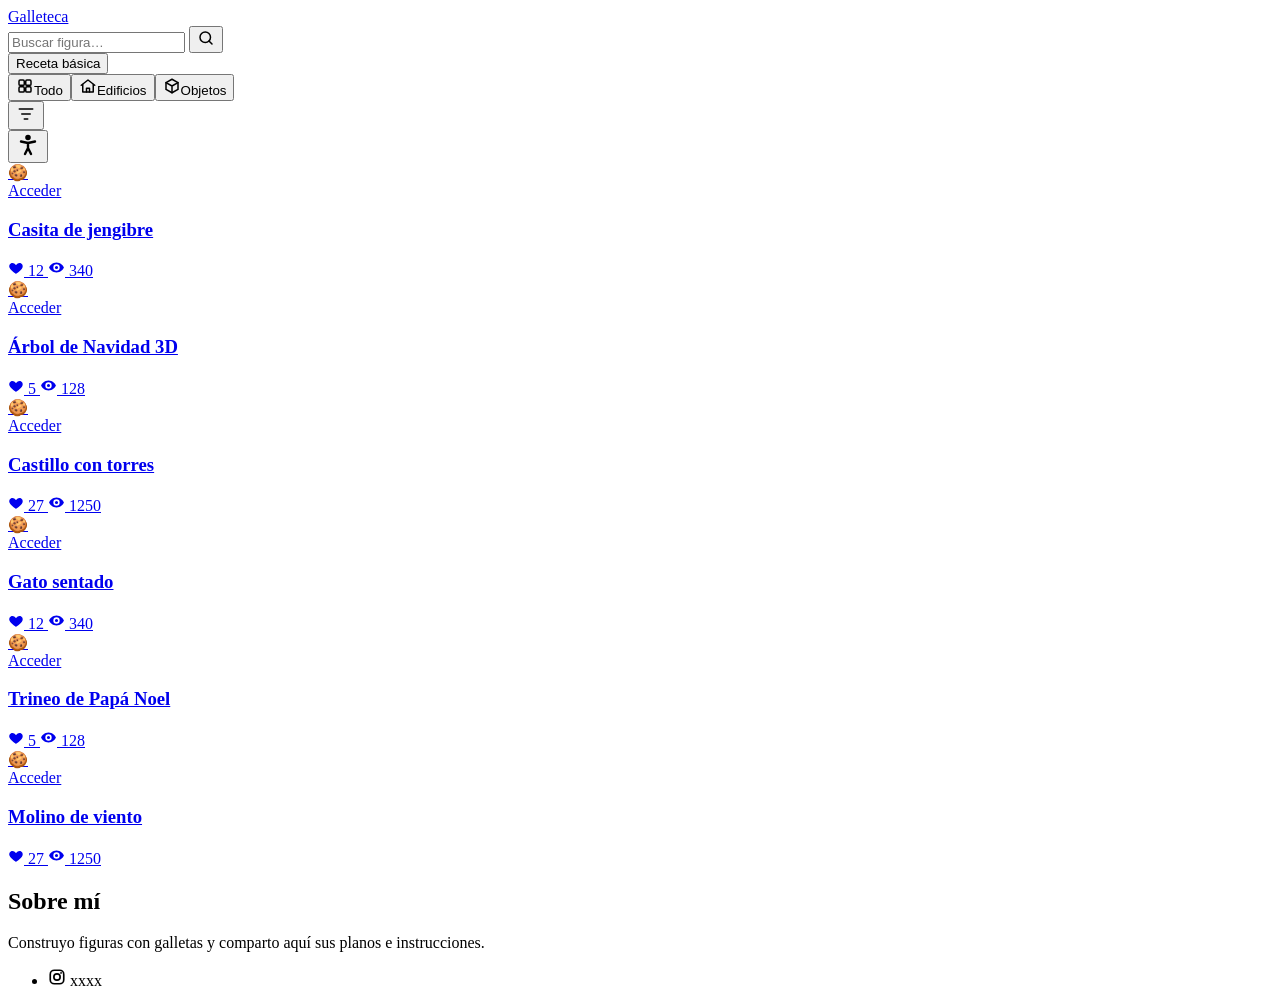
==== index.html @ b967ed92 "change name" ====
<!doctype html>
<html lang="es">
<head>
  <meta charset="utf-8">
  <meta name="viewport" content="width=device-width, initial-scale=1">
  <title>Galleteca</title>
  <meta name="description" content="Planos e instrucciones para construir figuras con galletas.">
  <link rel="stylesheet" href="css/estilos.css">
</head>
<body>

  <!-- Menú superior: título · búsqueda · receta básica -->
  <header class="topbar">
    <div class="wrap top">
      <a class="brand" href="main.html">Galleteca</a>

      <form class="search" role="search" onsubmit="return false">
        <input id="buscar" type="search" placeholder="Buscar figura…" aria-label="Buscar figura">
        <button type="submit" aria-label="Buscar">
          <svg viewBox="0 0 24 24" width="18" height="18" fill="none" stroke="currentColor" stroke-width="2" stroke-linecap="round"><circle cx="11" cy="11" r="7"/><path d="m20 20-4-4"/></svg>
        </button>
      </form>

      <button class="btn" type="button" id="abrir-receta" aria-haspopup="dialog">Receta básica</button>
    </div>
  </header>

  <!-- Menú inferior: filtros por categoría · filtro de búsqueda -->
  <nav class="filterbar" aria-label="Filtrar por categoría">
    <div class="wrap filters">
      <div class="chips" id="chips"></div>
      <button class="icon-btn" type="button" aria-label="Filtrar búsqueda" title="Filtrar búsqueda">
        <svg viewBox="0 0 24 24" width="20" height="20" fill="none" stroke="currentColor" stroke-width="2" stroke-linecap="round"><path d="M4 6h16M7 12h10M10 18h4"/></svg>
      </button>
    </div>
  </nav>
 
  <!-- Centro: botón de accesibilidad · cuadrícula -->
  <div class="wrap layout">
    <aside class="side">
      <button class="tab" type="button" id="abrir-a11y" aria-label="Accesibilidad" aria-expanded="false" aria-controls="a11y">
        <span class="tab-ico" aria-hidden="true">
          <svg viewBox="0 0 24 24" width="24" height="24" fill="none" stroke="currentColor" stroke-width="2.4" stroke-linecap="round" stroke-linejoin="round"><circle cx="12" cy="4.5" r="1.6" fill="currentColor"/><path d="M5 8.5l7 1.5 7-1.5M12 10v5M12 15l-3 6M12 15l3 6"/></svg>
        </span>
      </button>

      <!-- Ventana de accesibilidad -->
      <dialog class="a11y" id="a11y" aria-labelledby="a11y-titulo">
        <div class="a11y-head">
          <h2 id="a11y-titulo">Opciones de accesibilidad</h2>
          <button class="cerrar" type="button" id="cerrar-a11y" aria-label="Cerrar opciones de accesibilidad">
            <svg viewBox="0 0 24 24" width="20" height="20" fill="none" stroke="currentColor" stroke-width="2.6" stroke-linecap="round"><path d="M6 6l12 12M18 6 6 18"/></svg>
          </button>
        </div>
        <p class="a11y-estado" id="a11y-estado" aria-live="polite">Tamaño del texto: 100%</p>

        <div class="a11y-grid">
          <button type="button" class="a11y-btn" id="texto-mas">
            <span class="a11y-ico txt" aria-hidden="true">A+</span>Aumentar texto
          </button>
          <button type="button" class="a11y-btn" id="texto-menos">
            <span class="a11y-ico txt" aria-hidden="true">A−</span>Disminuir texto
          </button>
          <button type="button" class="a11y-btn" data-opt="contraste" aria-pressed="false">
            <svg class="a11y-ico" viewBox="0 0 32 32" aria-hidden="true"><rect x="5" y="5" width="22" height="22" fill="none" stroke="currentColor" stroke-width="2.5"/><path d="M5 27 27 5v22z" fill="currentColor"/></svg>Blanco y negro
          </button>
          <button type="button" class="a11y-btn" data-opt="cursor" aria-pressed="false">
            <svg class="a11y-ico" viewBox="0 0 32 32" aria-hidden="true"><path d="M7 4l18 11-8 2 5 9-4 2-5-9-6 6z" fill="currentColor"/></svg>Cursor grande
          </button>
          <button type="button" class="a11y-btn" data-opt="enlaces" aria-pressed="false">
            <svg class="a11y-ico" viewBox="0 0 32 32" fill="none" stroke="currentColor" stroke-width="2.6" stroke-linecap="round" aria-hidden="true"><path d="M14 18a5 5 0 0 0 7 0l5-5a5 5 0 0 0-7-7l-1.5 1.5"/><path d="M18 14a5 5 0 0 0-7 0l-5 5a5 5 0 0 0 7 7l1.5-1.5"/></svg>Resaltar enlaces y botones
          </button>
          <button type="button" class="a11y-btn" data-opt="espaciado" aria-pressed="false">
            <svg class="a11y-ico" viewBox="0 0 32 32" fill="none" stroke="currentColor" stroke-width="2.6" stroke-linecap="round" stroke-linejoin="round" aria-hidden="true"><path d="M16 4v24M11 9l5-5 5 5M11 23l5 5 5-5"/></svg>Más espacio entre líneas
          </button>
          <button type="button" class="a11y-btn" data-opt="legible" aria-pressed="false">
            <span class="a11y-ico txt legible" aria-hidden="true">Aa</span>Letra más legible
          </button>
          <button type="button" class="a11y-btn" data-opt="movimiento" aria-pressed="false">
            <svg class="a11y-ico" viewBox="0 0 32 32" fill="none" stroke="currentColor" stroke-width="2.6" stroke-linecap="round" aria-hidden="true"><circle cx="16" cy="16" r="12"/><path d="M13 11v10M19 11v10"/></svg>Quitar animaciones
          </button>
          <button type="button" class="a11y-btn" id="a11y-reset">
            <svg class="a11y-ico" viewBox="0 0 32 32" fill="none" stroke="currentColor" stroke-width="2.6" stroke-linecap="round" stroke-linejoin="round" aria-hidden="true"><path d="M26 16a10 10 0 1 1-3-7.1"/><path d="M24 4v6h-6"/></svg>Restablecer
          </button>
        </div>
      </dialog>
    </aside>

    <main class="grid" id="grid"></main>
  </div>

  <!-- Barra inferior: sobre mí · redes sociales -->
  <footer>
    <div class="wrap bottom">
      <div class="about" id="sobre">
        <h2>Sobre mí</h2>
        <p>Construyo figuras con galletas y comparto aquí sus planos e instrucciones.</p>
      </div>
      <ul class="social" aria-label="Redes sociales">
        <li>
          <span>
            <svg viewBox="0 0 24 24" width="18" height="18" fill="none" stroke="currentColor" stroke-width="2.2" role="img" aria-label="Instagram"><rect x="3" y="3" width="18" height="18" rx="5.5"/><circle cx="12" cy="12" r="4.2"/><circle cx="17.4" cy="6.6" r="1.2" fill="currentColor" stroke="none"/></svg>
            xxxx
          </span>
        </li>
      </ul>
    </div>
  </footer>

  <!-- Ventana con la receta básica -->
  <dialog class="receta" id="receta" aria-labelledby="receta-titulo">
    <div class="receta-head">
      <h2 id="receta-titulo">Receta básica</h2>
      <form method="dialog">
        <button class="cerrar" aria-label="Cerrar receta">
          <svg viewBox="0 0 24 24" width="22" height="22" fill="none" stroke="currentColor" stroke-width="2.4" stroke-linecap="round"><path d="M6 6l12 12M18 6 6 18"/></svg>
        </button>
      </form>
    </div>

    <div class="receta-body">
      <section>
        <h3>Galletas para construir</h3>
        <p class="nota">Masa firme que no se deforma en el horno, ideal para piezas que tienen que encajar.</p>
        <h4>Ingredientes</h4>
        <ul>
          <li>500 g de harina de trigo</li>
          <li>250 g de mantequilla fría en cubos</li>
          <li>200 g de azúcar glas</li>
          <li>1 huevo grande</li>
          <li>1 cucharadita de extracto de vainilla</li>
          <li>1 pizca de sal</li>
        </ul>
        <h4>Pasos</h4>
        <ol>
          <li>Mezcla la harina, el azúcar glas y la sal.</li>
          <li>Añade la mantequilla y frota con los dedos hasta que parezca arena.</li>
          <li>Incorpora el huevo y la vainilla y amasa lo justo hasta formar una bola.</li>
          <li>Estira la masa entre dos papeles de horno a 5 mm de grosor y refrigera 30 min.</li>
          <li>Corta las piezas con las plantillas y vuelve a enfriarlas 10 min en la bandeja.</li>
          <li>Hornea a 170 °C durante 12–15 min, hasta que los bordes estén apenas dorados.</li>
          <li>Si alguna pieza ha crecido, recórtala con la plantilla nada más sacarla, en caliente.</li>
          <li>Deja enfriar del todo antes de montar.</li>
        </ol>
      </section>

      <section>
        <h3>Merengue para pegar</h3>
        <p class="nota">Glasa real: se seca dura como pegamento y sujeta las paredes.</p>
        <h4>Ingredientes</h4>
        <ul>
          <li>1 clara de huevo (unos 30 g)</li>
          <li>250 g de azúcar glas tamizado</li>
          <li>Unas gotas de zumo de limón</li>
        </ul>
        <h4>Pasos</h4>
        <ol>
          <li>Bate la clara con el limón hasta que haga espuma.</li>
          <li>Añade el azúcar glas poco a poco sin dejar de batir.</li>
          <li>Sigue batiendo 4–5 min hasta que forme picos firmes que no se caigan.</li>
          <li>Ponlo en una manga pastelera con boquilla fina y tápalo con un paño húmedo: se seca rápido.</li>
          <li>Aplica un cordón en los bordes, une las piezas y sujétalas unos minutos.</li>
          <li>Deja secar al menos 1–2 horas antes de poner el tejado o mover la figura.</li>
        </ol>
      </section>
    </div>
  </dialog>

  <script src="figuras.js"></script>
  <script>
    const grid = document.getElementById("grid");
    const chips = document.getElementById("chips");
    const buscar = document.getElementById("buscar");
    const CATEGORIAS = ["Todo", "Edificios", "Objetos"];
    let categoria = "Todo";

    // Icono de cada filtro (trazos SVG de 24x24)
    const ICONOS = {
      "Todo": '<rect x="4" y="4" width="7" height="7" rx="1.5"/><rect x="13" y="4" width="7" height="7" rx="1.5"/><rect x="4" y="13" width="7" height="7" rx="1.5"/><rect x="13" y="13" width="7" height="7" rx="1.5"/>',
      "Edificios": '<path d="M3 11l9-7 9 7"/><path d="M5 10v10h14V10"/><path d="M10 20v-5h4v5"/>',
      "Objetos": '<path d="M12 3l8 4.5v9L12 21l-8-4.5v-9z"/><path d="M4 7.5l8 4.5 8-4.5M12 12v9"/>'
    };
    const icono = c => `<svg viewBox="0 0 24 24" width="18" height="18" fill="none" stroke="currentColor" stroke-width="2" stroke-linecap="round" stroke-linejoin="round" aria-hidden="true">${ICONOS[c]}</svg>`;

    const figuras = [...FIGURAS].sort((a, b) => (b.fecha || "").localeCompare(a.fecha || ""));

    function esc(s) {
      return String(s ?? "").replace(/[&<>"']/g, c => ({ "&": "&amp;", "<": "&lt;", ">": "&gt;", '"': "&quot;", "'": "&#39;" }[c]));
    }

    // Me gustas y visualizaciones, abajo a la derecha de cada tarjeta
    const numero = n => (n || 0).toLocaleString("es-ES");
    function stats(f) {
      return `<div class="stats">
        <span aria-label="${numero(f.megusta)} me gusta">
          <svg viewBox="0 0 24 24" width="16" height="16" fill="currentColor" aria-hidden="true"><path d="M12 21s-7.5-4.6-9.6-9.2C.9 8.4 3 4.5 6.7 4.5c2.1 0 3.6 1.1 4.3 2.4.4.7 1.6.7 2 0 .7-1.3 2.2-2.4 4.3-2.4 3.7 0 5.8 3.9 4.3 7.3C19.5 16.4 12 21 12 21z"/></svg>
          ${numero(f.megusta)}
        </span>
        <span aria-label="${numero(f.vistas)} visualizaciones">
          <svg viewBox="0 0 24 24" width="17" height="17" fill="currentColor" aria-hidden="true"><path fill-rule="evenodd" d="M12 5C6.5 5 2.7 9.1 1.5 12c1.2 2.9 5 7 10.5 7s9.3-4.1 10.5-7C21.3 9.1 17.5 5 12 5zm0 11.5a4.5 4.5 0 1 1 0-9 4.5 4.5 0 0 1 0 9zm0-2.3a2.2 2.2 0 1 0 0-4.4 2.2 2.2 0 0 0 0 4.4z"/></svg>
          ${numero(f.vistas)}
        </span>
      </div>`;
    }

    function pintarFiltros() {
      chips.innerHTML = CATEGORIAS.map(c =>
        `<button class="chip${c === categoria ? " on" : ""}" data-cat="${c}">${icono(c)}${c}</button>`).join("");
      chips.querySelectorAll(".chip").forEach(b => b.onclick = () => {
        categoria = b.dataset.cat;
        pintarFiltros();
        pintar();
      });
    }

    function pintar() {
      const q = buscar.value.trim().toLowerCase();
      const lista = figuras.filter(f =>
        (categoria === "Todo" || f.categoria === categoria) &&
        (!q || f.titulo.toLowerCase().includes(q))
      );
      if (!lista.length) { grid.innerHTML = `<p class="empty">No hay figuras que coincidan.</p>`; return; }
      grid.innerHTML = lista.map(f => `
        <a class="card" href="${esc(f.enlace)}" target="_blank" rel="noopener">
          <div class="thumb">
            ${f.imagen
              ? `<img src="${esc(f.imagen)}" alt="${esc(f.titulo)}" loading="lazy">`
              : `<div class="placeholder" aria-hidden="true">🍪</div>`}
            <span class="acceder" aria-hidden="true">Acceder</span>
          </div>
          <h3>${esc(f.titulo)}</h3>
          ${stats(f)}
        </a>`).join("");
    }

    // Receta básica: abrir el diálogo y cerrarlo también al pulsar fuera
    const receta = document.getElementById("receta");
    document.getElementById("abrir-receta").onclick = () => receta.showModal();
    receta.addEventListener("click", e => { if (e.target === receta) receta.close(); });

    // ---------- Ventana de accesibilidad ----------
    // Cada opción pone una clase en <html> (a11y-contraste, a11y-cursor…) y se guarda en el navegador.
    const panel = document.getElementById("a11y");
    const tabA11y = document.getElementById("abrir-a11y");
    const estado = document.getElementById("a11y-estado");
    const OPCIONES = ["contraste", "cursor", "enlaces", "espaciado", "legible", "movimiento"];
    const ZOOM = { "-1": 0.9, "0": 1, "1": 1.15, "2": 1.3, "3": 1.5 };   // niveles de tamaño de texto
    let ajustes = { texto: 0 };
    try { ajustes = { texto: 0, ...JSON.parse(localStorage.getItem("a11y") || "{}") }; } catch (e) {}
    if (!(ajustes.texto in ZOOM)) ajustes.texto = 0;

    function aplicarAjustes() {
      const html = document.documentElement;
      const z = ZOOM[ajustes.texto];
      document.body.style.zoom = z === 1 ? "" : z;
      estado.textContent = `Tamaño del texto: ${Math.round(z * 100)}%`;
      document.getElementById("texto-mas").disabled = ajustes.texto >= 3;
      document.getElementById("texto-menos").disabled = ajustes.texto <= -1;
      OPCIONES.forEach(o => {
        html.classList.toggle(`a11y-${o}`, !!ajustes[o]);
        panel.querySelector(`[data-opt="${o}"]`).setAttribute("aria-pressed", String(!!ajustes[o]));
      });
      try { localStorage.setItem("a11y", JSON.stringify(ajustes)); } catch (e) {}
    }

    // Se abre como ventana modal (igual que la receta): Escape y clic fuera la cierran
    tabA11y.onclick = () => {
      panel.showModal();
      tabA11y.setAttribute("aria-expanded", "true");
    };
    document.getElementById("cerrar-a11y").onclick = () => panel.close();
    panel.addEventListener("click", e => { if (e.target === panel) panel.close(); });
    panel.addEventListener("close", () => tabA11y.setAttribute("aria-expanded", "false"));
    document.getElementById("texto-mas").onclick = () => { ajustes.texto++; aplicarAjustes(); };
    document.getElementById("texto-menos").onclick = () => { ajustes.texto--; aplicarAjustes(); };
    panel.querySelectorAll("[data-opt]").forEach(b => b.onclick = () => { ajustes[b.dataset.opt] = !ajustes[b.dataset.opt]; aplicarAjustes(); });
    document.getElementById("a11y-reset").onclick = () => { ajustes = { texto: 0 }; aplicarAjustes(); };
    aplicarAjustes();

    buscar.oninput = pintar;
    pintarFiltros();
    pintar();
  </script>
</body>
</html>
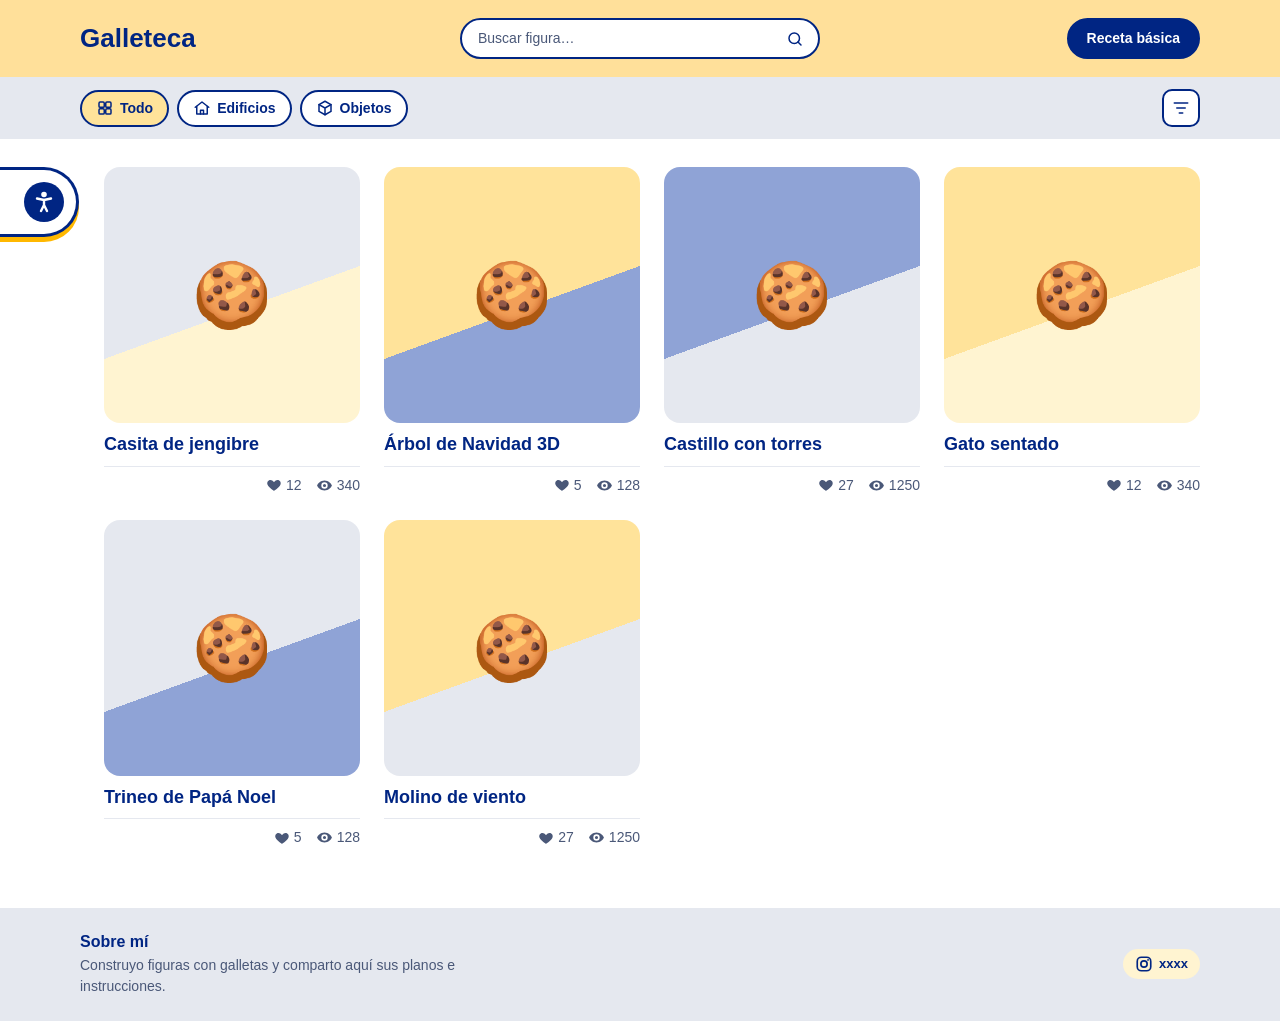
==== commit c4c09ab5: "change css" ====
--- a/index.html
+++ b/index.html
@@ -5,7 +5,7 @@
   <meta name="viewport" content="width=device-width, initial-scale=1">
   <title>Galleteca</title>
   <meta name="description" content="Planos e instrucciones para construir figuras con galletas.">
-  <link rel="stylesheet" href="css/estilos.css">
+  <link rel="stylesheet" href="estilos.css">
 </head>
 <body>
 
--- a/estilos.css
+++ b/estilos.css
@@ -0,0 +1,272 @@
+:root {
+  /* Paleta */
+  --mostaza: #ffb800;
+  --azul: #002583;
+  --gris: #e5e8ef;
+  --blanco: #ffffff;
+  /* Tonos claros, solo decorativos (tarjetas sin foto) */
+  --mostaza-claro: #ffe39a;
+  --mostaza-pastel: #fff4d1;
+  --mostaza-menu: #ffe09a;   /* fondo del menú superior */
+  --azul-claro: #8fa3d6;
+
+  /* Contraste (AA: ≥ 4.5 en texto):
+     azul / blanco 13.2 · azul / gris 10.8 · azul / mostaza-menu 10.3 (menú superior)
+     blanco / azul 13.2 · --muted / blanco 7.1 · --muted / gris 5.8
+     Reglas: NUNCA texto mostaza sobre fondo azul.
+             La mostaza no se usa como texto ni como borde (1.7 sobre blanco). */
+  --bg: var(--blanco);
+  --text: var(--azul);
+  --muted: #4a5878;
+}
+* { box-sizing: border-box; margin: 0; padding: 0; }
+body {
+  background: var(--bg);
+  color: var(--text);
+  font: 16px/1.5 Helvetica, "Helvetica Neue", Arial, sans-serif;
+  min-height: 100vh; display: flex; flex-direction: column;
+}
+a { color: inherit; text-decoration: none; }
+button { font: inherit; color: inherit; cursor: pointer; }
+:focus-visible { outline: 3px solid var(--azul); outline-offset: 2px; }
+.wrap { max-width: 90%; margin: 0 auto; padding: 0 16px; width: 100%; }
+
+/* ---------- Menú superior ---------- */
+.topbar { background: var(--mostaza-menu); }
+.top {
+  display: grid; grid-template-columns: 1fr minmax(0, 360px) 1fr;
+  align-items: center; gap: 16px; padding-top: 18px; padding-bottom: 18px;
+}
+.brand { font-weight: 700; color: var(--azul); font-size: 26px; line-height: 1.1; justify-self: start; }
+.search {
+  display: flex; border: 2px solid var(--azul); border-radius: 999px;
+  background: var(--blanco); overflow: hidden;
+}
+.search input {
+  flex: 1; min-width: 0; border: 0; background: transparent; color: var(--text);
+  padding: 8px 16px; font: inherit; font-size: 14px; outline: none;
+}
+.search input::placeholder { color: var(--muted); opacity: 1; }
+.search button {
+  border: 0; background: transparent; padding: 0 14px; color: var(--azul);
+  display: grid; place-items: center;
+}
+.search button:hover { background: var(--gris); }
+.btn {
+  justify-self: end; background: var(--azul); color: var(--blanco);
+  border: 2px solid var(--azul);
+  border-radius: 999px; padding: 8px 18px; font-size: 14px; font-weight: 700;
+}
+.btn:hover { background: var(--blanco); color: var(--azul); }
+.topbar :focus-visible, .search:focus-within { outline: 3px solid var(--azul); outline-offset: 2px; }
+
+/* ---------- Menú inferior (filtros) ---------- */
+.filterbar { background: var(--gris); }
+.filters { display: flex; align-items: center; gap: 8px; padding-top: 12px; padding-bottom: 12px; }
+.chips { display: flex; gap: 8px; flex-wrap: wrap; }
+.chip {
+  display: inline-flex; align-items: center; gap: 6px;
+  border: 2px solid var(--azul); background: var(--blanco); color: var(--azul);
+  padding: 6px 14px; border-radius: 999px; font-size: 14px; font-weight: 700;
+}
+.chip:hover { background: var(--mostaza-pastel); }
+.chip.on { background: var(--mostaza-claro); }
+.icon-btn {
+  margin-left: auto; border: 2px solid var(--azul); background: var(--blanco); color: var(--azul);
+  width: 38px; height: 38px; border-radius: 10px; display: grid; place-items: center;
+}
+.icon-btn:hover { background: var(--mostaza-pastel); }
+/* Pestaña de accesibilidad: pegada al borde izquierdo, redondeada a la derecha */
+.tab {
+  display: inline-flex; align-items: center; gap: 14px;
+  padding: 12px 12px 12px 28px;
+  background: var(--blanco); color: var(--azul); font-size: 19px; font-weight: 700;
+  border: 3px solid var(--azul); border-left: 0;
+  border-radius: 0 999px 999px 0;
+  box-shadow: 0 5px 0 var(--mostaza);
+}
+.tab:hover { background: var(--gris); }
+.tab:active { transform: translateY(2px); box-shadow: 0 2px 0 var(--mostaza); }
+.tab-ico {
+  width: 40px; height: 40px; border-radius: 50%; flex: none;
+  background: var(--azul); color: var(--blanco);
+  display: grid; place-items: center;
+}
+
+/* ---------- Centro ---------- */
+.layout {
+  flex: 1; display: grid; grid-template-columns: auto 1fr; gap: 24px;
+  padding-top: 28px; padding-bottom: 60px;
+}
+/* El margen negativo saca la pestaña del 90% central hasta el borde de la pantalla */
+.side { position: sticky; top: 20px; align-self: start; margin-left: calc(-5vw - 20px); }
+.grid {
+  display: grid; gap: 24px; align-content: start;
+  grid-template-columns: repeat(auto-fill, minmax(220px, 1fr));
+}
+.card { display: block; }
+.thumb {
+  position: relative; aspect-ratio: 1 / 1; border-radius: 16px; overflow: hidden;
+  background: var(--gris);
+}
+.thumb img {
+  width: 100%; height: 100%; object-fit: cover; display: block;
+  transition: transform .3s ease;
+}
+.card:hover .thumb img, .card:hover .placeholder { transform: scale(1.04); }
+/* Velo gris translúcido con "Acceder" al pasar el ratón (o al llegar con el teclado) */
+.acceder {
+  position: absolute; inset: 0; display: grid; place-items: center;
+  background: rgba(42, 46, 56, .7); color: var(--blanco);
+  font-size: 20px; font-weight: 700; letter-spacing: .02em;
+  opacity: 0; transition: opacity .2s ease;
+}
+.card:hover .acceder, .card:focus-visible .acceder { opacity: 1; }
+.placeholder {
+  width: 100%; height: 100%; display: grid; place-items: center;
+  font-size: 64px; transition: transform .3s ease;
+  --c1: var(--gris); --c2: var(--mostaza-pastel);
+  background: linear-gradient(160deg, var(--c1) 0 55%, var(--c2) 55%);
+}
+.card:nth-child(6n+2) .placeholder { --c1: var(--mostaza-claro); --c2: var(--azul-claro); }
+.card:nth-child(6n+3) .placeholder { --c1: var(--azul-claro); --c2: var(--gris); }
+.card:nth-child(6n+4) .placeholder { --c1: var(--mostaza-claro); --c2: var(--mostaza-pastel); }
+.card:nth-child(6n+5) .placeholder { --c1: var(--gris); --c2: var(--azul-claro); }
+.card:nth-child(6n+6) .placeholder { --c1: var(--mostaza-claro); --c2: var(--gris); }
+.card h3 { font-weight: 700; font-size: 18px; line-height: 1.25; margin-top: 10px; }
+.card:hover h3 { text-decoration: underline; text-decoration-color: var(--mostaza); text-decoration-thickness: 3px; text-underline-offset: 3px; }
+/* Me gustas y visualizaciones: línea arriba, alineados a la derecha */
+.stats {
+  display: flex; justify-content: flex-end; gap: 14px;
+  margin-top: 10px; padding-top: 8px; border-top: 1px solid var(--gris);
+  color: var(--muted); font-size: 14px;
+}
+.stats span { display: inline-flex; align-items: center; gap: 4px; }
+.empty { color: var(--muted); padding: 40px 0; grid-column: 1 / -1; text-align: center; }
+
+/* ---------- Barra inferior ---------- */
+footer { background: var(--gris); color: var(--azul); }
+.bottom {
+  display: flex; justify-content: space-between; align-items: center;
+  flex-wrap: wrap; gap: 16px; padding-top: 24px; padding-bottom: 24px;
+}
+.about { max-width: 420px; }
+.about h2 { font-weight: 700; font-size: 16px; line-height: 1.2; margin-bottom: 4px; }
+.about p { font-size: 14px; color: var(--muted); }
+.social { list-style: none; display: flex; gap: 10px; }
+.social span {
+  display: inline-flex; align-items: center; gap: 6px;
+  background: var(--mostaza-pastel); border-radius: 999px;
+  padding: 5px 12px; font-size: 13px; color: var(--azul); font-weight: 700;
+}
+
+
+/* ---------- Ventana de la receta ---------- */
+.receta {
+  width: min(1200px, calc(100% - 48px)); max-height: calc(100vh - 48px);
+  margin: auto; padding: 0; border: 3px solid var(--azul); border-radius: 20px;
+  background: var(--blanco); color: var(--azul);
+  box-shadow: 0 6px 0 var(--mostaza);
+}
+.receta::backdrop { background: rgba(0, 37, 131, .45); }
+.receta-head {
+  position: sticky; top: 0; z-index: 1;
+  display: flex; align-items: center; justify-content: space-between; gap: 16px;
+  padding: 16px 24px; background: var(--mostaza-menu);
+}
+.receta-head h2 { font-size: 24px; }
+.cerrar {
+  width: 40px; height: 40px; border-radius: 50%; display: grid; place-items: center;
+  border: 2px solid var(--azul); background: var(--blanco); color: var(--azul);
+}
+.cerrar:hover { background: var(--azul); color: var(--blanco); }
+.receta-body {
+  display: grid; grid-template-columns: 1fr 1fr; gap: 0;
+  padding: 24px;
+}
+.receta section { padding: 4px 40px; }
+.receta section:first-child { padding-left: 4px; }
+.receta section:last-child { padding-right: 4px; }
+/* Línea separadora entre las dos recetas */
+.receta section + section { border-left: 2px solid var(--azul); }
+.receta h3 { font-size: 20px; line-height: 1.2; }
+.receta .nota { color: var(--muted); font-size: 14px; margin: 6px 0 14px; }
+.receta h4 { font-size: 15px; margin: 14px 0 6px; text-transform: uppercase; letter-spacing: .04em; }
+.receta ul, .receta ol { padding-left: 20px; font-size: 15px; }
+.receta li { margin-bottom: 6px; }
+.receta li::marker { font-weight: 700; }
+
+
+/* ---------- Ventana de accesibilidad ---------- */
+.a11y {
+  width: min(860px, calc(100% - 32px)); max-height: calc(100vh - 48px);
+  margin: auto; padding: 24px 28px 28px;
+  background: var(--blanco); color: var(--azul);
+  border: 3px solid var(--azul); border-radius: 20px;
+  box-shadow: 0 6px 0 var(--mostaza);
+}
+.a11y::backdrop { background: rgba(0, 37, 131, .45); }
+.a11y-head {
+  display: grid; grid-template-columns: 40px 1fr 40px; align-items: center; gap: 12px;
+  padding-bottom: 14px; border-bottom: 2px solid var(--gris);
+}
+.a11y-head h2 { grid-column: 2; text-align: center; font-size: 26px; line-height: 1.2; }
+.a11y-head .cerrar { grid-column: 3; }
+.a11y-estado { text-align: center; color: var(--muted); font-size: 15px; margin: 12px 0 18px; }
+.a11y-grid { display: grid; grid-template-columns: repeat(3, 1fr); gap: 16px; }
+.a11y-btn {
+  min-height: 130px; padding: 16px 12px;
+  display: flex; flex-direction: column; align-items: center; justify-content: center; gap: 12px;
+  background: var(--blanco); color: var(--azul);
+  border: 2px solid var(--azul); border-radius: 16px; box-shadow: 0 4px 0 var(--mostaza);
+  font-size: 17px; font-weight: 700; line-height: 1.25; text-align: center;
+}
+.a11y-btn:hover { background: var(--mostaza-pastel); }
+.a11y-btn:active { transform: translateY(2px); box-shadow: 0 2px 0 var(--mostaza); }
+/* Opción activada: fondo azul y texto blanco */
+.a11y-btn[aria-pressed="true"] { background: var(--azul); color: var(--blanco); }
+.a11y-btn:disabled { opacity: .45; cursor: not-allowed; box-shadow: none; }
+.a11y-ico { width: 36px; height: 36px; flex: none; }
+.a11y-ico.txt { width: auto; height: auto; font-size: 30px; line-height: 1; font-weight: 800; }
+.a11y-ico.legible { font-family: Verdana, Tahoma, sans-serif; }
+
+/* ---------- Ajustes que aplica el panel (clases en <html>) ---------- */
+html.a11y-contraste {
+  --azul: #000000; --muted: #000000; --gris: #ffffff;
+  --mostaza-menu: #ffffff; --mostaza-pastel: #ffffff; --mostaza-claro: #ffffff;
+}
+html.a11y-contraste .topbar, html.a11y-contraste .filterbar { border-bottom: 3px solid #000; }
+html.a11y-contraste footer { border-top: 3px solid #000; }
+html.a11y-contraste .chip.on { background: #000; color: #fff; }
+html.a11y-contraste img { filter: grayscale(1) contrast(1.15); }
+html.a11y-contraste .a11y-btn[aria-pressed="true"] { background: #000; color: #fff; }
+/* Cursor grande: flecha negra con borde blanco de 40px */
+html.a11y-cursor, html.a11y-cursor * {
+  cursor: url("data:image/svg+xml,%3Csvg xmlns=%27http://www.w3.org/2000/svg%27 width=%2740%27 height=%2740%27 viewBox=%270 0 32 32%27%3E%3Cpath d=%27M5 3l20 12-9 2 5 10-4 2-5-10-7 7z%27 fill=%27black%27 stroke=%27white%27 stroke-width=%272%27 stroke-linejoin=%27round%27/%3E%3C/svg%3E") 4 3, auto !important;
+}
+html.a11y-contraste .stats { border-top-color: #000; }
+html.a11y-legible body, html.a11y-legible button, html.a11y-legible input { font-family: Verdana, Tahoma, sans-serif; }
+html.a11y-espaciado body * { line-height: 1.8 !important; letter-spacing: .12em !important; word-spacing: .16em !important; }
+html.a11y-enlaces a, html.a11y-enlaces button { text-decoration: underline !important; text-underline-offset: 3px; }
+html.a11y-enlaces a:not(.card), html.a11y-enlaces button { box-shadow: 0 0 0 3px var(--mostaza) !important; }
+html.a11y-enlaces .card .thumb { outline: 3px solid var(--mostaza); outline-offset: 3px; }
+html.a11y-movimiento *, html.a11y-movimiento *::before, html.a11y-movimiento *::after {
+  transition: none !important; animation: none !important;
+}
+html.a11y-movimiento .card:hover .thumb img, html.a11y-movimiento .card:hover .placeholder { transform: none; }
+
+@media (max-width: 700px) {
+  .top { grid-template-columns: 1fr auto; }
+  .search { grid-column: 1 / -1; grid-row: 2; }
+  .layout { grid-template-columns: 1fr; }
+  .side { position: relative; }
+  .grid { grid-template-columns: repeat(2, 1fr); gap: 14px; }
+  .card h3 { font-size: 15px; }
+  .a11y-grid { grid-template-columns: repeat(2, 1fr); gap: 12px; }
+  .a11y-btn { min-height: 110px; font-size: 15px; }
+  .a11y-head h2 { font-size: 20px; }
+  /* En el móvil las recetas van una debajo de otra, separadas por una línea horizontal */
+  .receta-body { grid-template-columns: 1fr; }
+  .receta section { padding: 0; }
+  .receta section + section { border-left: 0; border-top: 2px solid var(--azul); margin-top: 24px; padding-top: 24px; }
+}
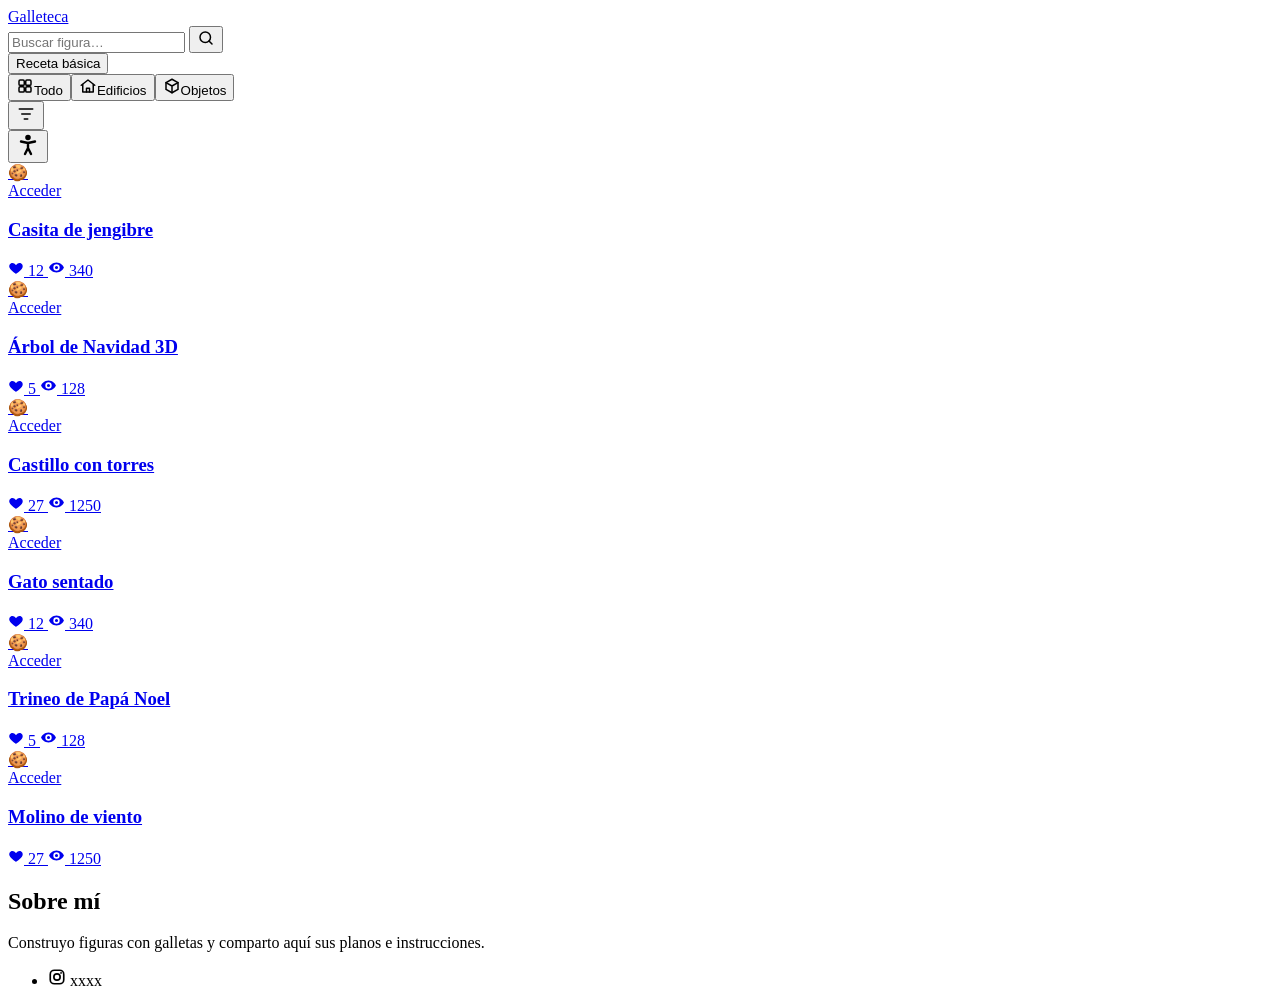
==== commit d9543dac: "change name" ====
--- a/index.html
+++ b/index.html
@@ -5,7 +5,7 @@
   <meta name="viewport" content="width=device-width, initial-scale=1">
   <title>Galleteca</title>
   <meta name="description" content="Planos e instrucciones para construir figuras con galletas.">
-  <link rel="stylesheet" href="estilos.css">
+  <link rel="stylesheet" href="css/estilos.css">
 </head>
 <body>
 
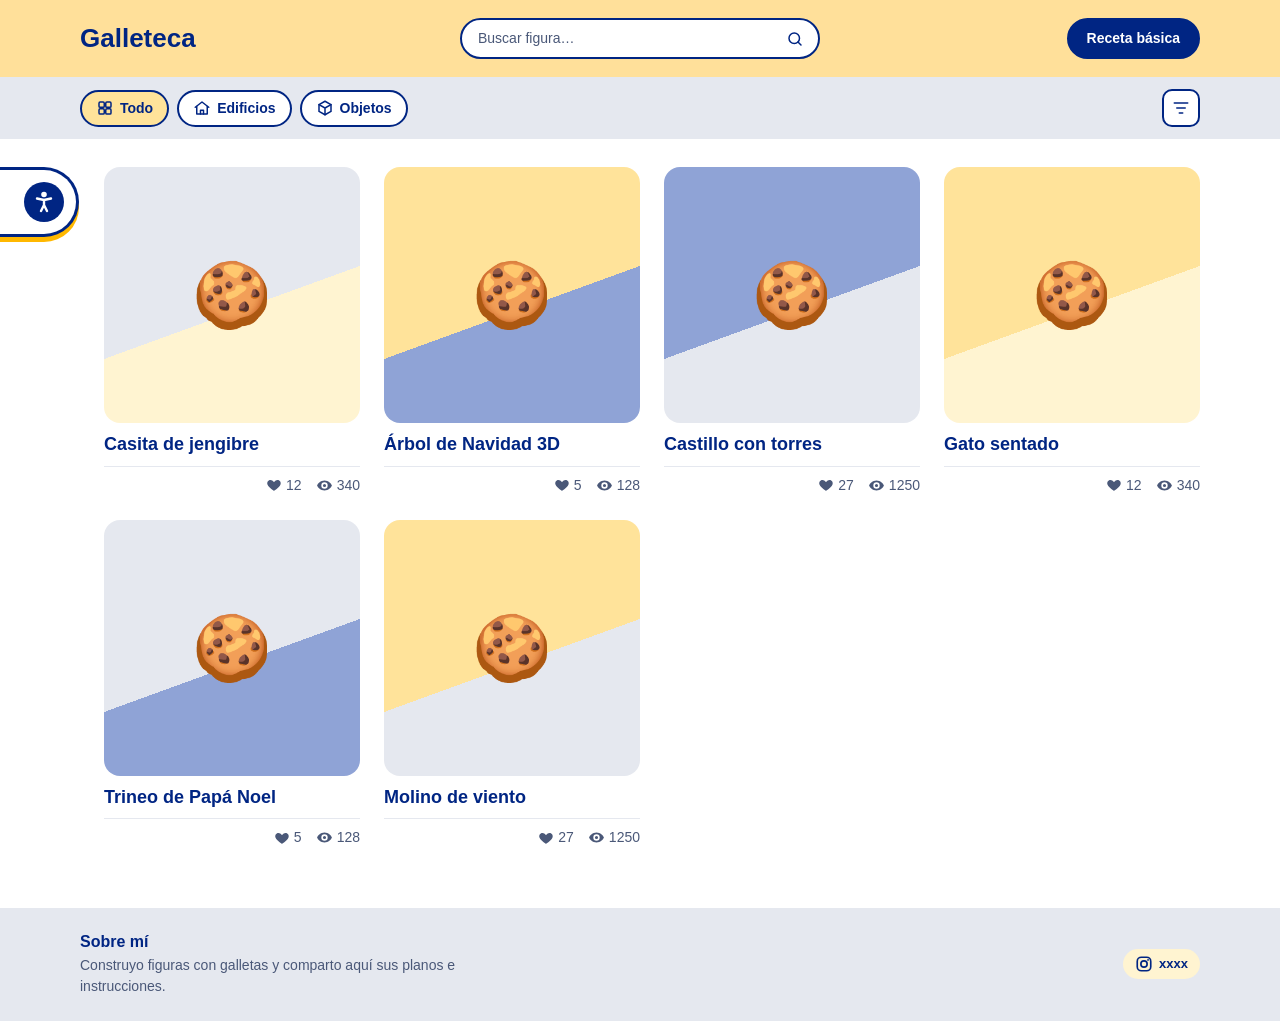
==== commit b498e639: "Merge branch 'main' of https://github.com/anonimo-cell/arquilleta" ====
--- a/index.html
+++ b/index.html
@@ -5,7 +5,7 @@
   <meta name="viewport" content="width=device-width, initial-scale=1">
   <title>Galleteca</title>
   <meta name="description" content="Planos e instrucciones para construir figuras con galletas.">
-  <link rel="stylesheet" href="css/estilos.css">
+  <link rel="stylesheet" href="estilos.css">
 </head>
 <body>
 
--- a/estilos.css
+++ b/estilos.css
@@ -0,0 +1,272 @@
+:root {
+  /* Paleta */
+  --mostaza: #ffb800;
+  --azul: #002583;
+  --gris: #e5e8ef;
+  --blanco: #ffffff;
+  /* Tonos claros, solo decorativos (tarjetas sin foto) */
+  --mostaza-claro: #ffe39a;
+  --mostaza-pastel: #fff4d1;
+  --mostaza-menu: #ffe09a;   /* fondo del menú superior */
+  --azul-claro: #8fa3d6;
+
+  /* Contraste (AA: ≥ 4.5 en texto):
+     azul / blanco 13.2 · azul / gris 10.8 · azul / mostaza-menu 10.3 (menú superior)
+     blanco / azul 13.2 · --muted / blanco 7.1 · --muted / gris 5.8
+     Reglas: NUNCA texto mostaza sobre fondo azul.
+             La mostaza no se usa como texto ni como borde (1.7 sobre blanco). */
+  --bg: var(--blanco);
+  --text: var(--azul);
+  --muted: #4a5878;
+}
+* { box-sizing: border-box; margin: 0; padding: 0; }
+body {
+  background: var(--bg);
+  color: var(--text);
+  font: 16px/1.5 Helvetica, "Helvetica Neue", Arial, sans-serif;
+  min-height: 100vh; display: flex; flex-direction: column;
+}
+a { color: inherit; text-decoration: none; }
+button { font: inherit; color: inherit; cursor: pointer; }
+:focus-visible { outline: 3px solid var(--azul); outline-offset: 2px; }
+.wrap { max-width: 90%; margin: 0 auto; padding: 0 16px; width: 100%; }
+
+/* ---------- Menú superior ---------- */
+.topbar { background: var(--mostaza-menu); }
+.top {
+  display: grid; grid-template-columns: 1fr minmax(0, 360px) 1fr;
+  align-items: center; gap: 16px; padding-top: 18px; padding-bottom: 18px;
+}
+.brand { font-weight: 700; color: var(--azul); font-size: 26px; line-height: 1.1; justify-self: start; }
+.search {
+  display: flex; border: 2px solid var(--azul); border-radius: 999px;
+  background: var(--blanco); overflow: hidden;
+}
+.search input {
+  flex: 1; min-width: 0; border: 0; background: transparent; color: var(--text);
+  padding: 8px 16px; font: inherit; font-size: 14px; outline: none;
+}
+.search input::placeholder { color: var(--muted); opacity: 1; }
+.search button {
+  border: 0; background: transparent; padding: 0 14px; color: var(--azul);
+  display: grid; place-items: center;
+}
+.search button:hover { background: var(--gris); }
+.btn {
+  justify-self: end; background: var(--azul); color: var(--blanco);
+  border: 2px solid var(--azul);
+  border-radius: 999px; padding: 8px 18px; font-size: 14px; font-weight: 700;
+}
+.btn:hover { background: var(--blanco); color: var(--azul); }
+.topbar :focus-visible, .search:focus-within { outline: 3px solid var(--azul); outline-offset: 2px; }
+
+/* ---------- Menú inferior (filtros) ---------- */
+.filterbar { background: var(--gris); }
+.filters { display: flex; align-items: center; gap: 8px; padding-top: 12px; padding-bottom: 12px; }
+.chips { display: flex; gap: 8px; flex-wrap: wrap; }
+.chip {
+  display: inline-flex; align-items: center; gap: 6px;
+  border: 2px solid var(--azul); background: var(--blanco); color: var(--azul);
+  padding: 6px 14px; border-radius: 999px; font-size: 14px; font-weight: 700;
+}
+.chip:hover { background: var(--mostaza-pastel); }
+.chip.on { background: var(--mostaza-claro); }
+.icon-btn {
+  margin-left: auto; border: 2px solid var(--azul); background: var(--blanco); color: var(--azul);
+  width: 38px; height: 38px; border-radius: 10px; display: grid; place-items: center;
+}
+.icon-btn:hover { background: var(--mostaza-pastel); }
+/* Pestaña de accesibilidad: pegada al borde izquierdo, redondeada a la derecha */
+.tab {
+  display: inline-flex; align-items: center; gap: 14px;
+  padding: 12px 12px 12px 28px;
+  background: var(--blanco); color: var(--azul); font-size: 19px; font-weight: 700;
+  border: 3px solid var(--azul); border-left: 0;
+  border-radius: 0 999px 999px 0;
+  box-shadow: 0 5px 0 var(--mostaza);
+}
+.tab:hover { background: var(--gris); }
+.tab:active { transform: translateY(2px); box-shadow: 0 2px 0 var(--mostaza); }
+.tab-ico {
+  width: 40px; height: 40px; border-radius: 50%; flex: none;
+  background: var(--azul); color: var(--blanco);
+  display: grid; place-items: center;
+}
+
+/* ---------- Centro ---------- */
+.layout {
+  flex: 1; display: grid; grid-template-columns: auto 1fr; gap: 24px;
+  padding-top: 28px; padding-bottom: 60px;
+}
+/* El margen negativo saca la pestaña del 90% central hasta el borde de la pantalla */
+.side { position: sticky; top: 20px; align-self: start; margin-left: calc(-5vw - 20px); }
+.grid {
+  display: grid; gap: 24px; align-content: start;
+  grid-template-columns: repeat(auto-fill, minmax(220px, 1fr));
+}
+.card { display: block; }
+.thumb {
+  position: relative; aspect-ratio: 1 / 1; border-radius: 16px; overflow: hidden;
+  background: var(--gris);
+}
+.thumb img {
+  width: 100%; height: 100%; object-fit: cover; display: block;
+  transition: transform .3s ease;
+}
+.card:hover .thumb img, .card:hover .placeholder { transform: scale(1.04); }
+/* Velo gris translúcido con "Acceder" al pasar el ratón (o al llegar con el teclado) */
+.acceder {
+  position: absolute; inset: 0; display: grid; place-items: center;
+  background: rgba(42, 46, 56, .7); color: var(--blanco);
+  font-size: 20px; font-weight: 700; letter-spacing: .02em;
+  opacity: 0; transition: opacity .2s ease;
+}
+.card:hover .acceder, .card:focus-visible .acceder { opacity: 1; }
+.placeholder {
+  width: 100%; height: 100%; display: grid; place-items: center;
+  font-size: 64px; transition: transform .3s ease;
+  --c1: var(--gris); --c2: var(--mostaza-pastel);
+  background: linear-gradient(160deg, var(--c1) 0 55%, var(--c2) 55%);
+}
+.card:nth-child(6n+2) .placeholder { --c1: var(--mostaza-claro); --c2: var(--azul-claro); }
+.card:nth-child(6n+3) .placeholder { --c1: var(--azul-claro); --c2: var(--gris); }
+.card:nth-child(6n+4) .placeholder { --c1: var(--mostaza-claro); --c2: var(--mostaza-pastel); }
+.card:nth-child(6n+5) .placeholder { --c1: var(--gris); --c2: var(--azul-claro); }
+.card:nth-child(6n+6) .placeholder { --c1: var(--mostaza-claro); --c2: var(--gris); }
+.card h3 { font-weight: 700; font-size: 18px; line-height: 1.25; margin-top: 10px; }
+.card:hover h3 { text-decoration: underline; text-decoration-color: var(--mostaza); text-decoration-thickness: 3px; text-underline-offset: 3px; }
+/* Me gustas y visualizaciones: línea arriba, alineados a la derecha */
+.stats {
+  display: flex; justify-content: flex-end; gap: 14px;
+  margin-top: 10px; padding-top: 8px; border-top: 1px solid var(--gris);
+  color: var(--muted); font-size: 14px;
+}
+.stats span { display: inline-flex; align-items: center; gap: 4px; }
+.empty { color: var(--muted); padding: 40px 0; grid-column: 1 / -1; text-align: center; }
+
+/* ---------- Barra inferior ---------- */
+footer { background: var(--gris); color: var(--azul); }
+.bottom {
+  display: flex; justify-content: space-between; align-items: center;
+  flex-wrap: wrap; gap: 16px; padding-top: 24px; padding-bottom: 24px;
+}
+.about { max-width: 420px; }
+.about h2 { font-weight: 700; font-size: 16px; line-height: 1.2; margin-bottom: 4px; }
+.about p { font-size: 14px; color: var(--muted); }
+.social { list-style: none; display: flex; gap: 10px; }
+.social span {
+  display: inline-flex; align-items: center; gap: 6px;
+  background: var(--mostaza-pastel); border-radius: 999px;
+  padding: 5px 12px; font-size: 13px; color: var(--azul); font-weight: 700;
+}
+
+
+/* ---------- Ventana de la receta ---------- */
+.receta {
+  width: min(1200px, calc(100% - 48px)); max-height: calc(100vh - 48px);
+  margin: auto; padding: 0; border: 3px solid var(--azul); border-radius: 20px;
+  background: var(--blanco); color: var(--azul);
+  box-shadow: 0 6px 0 var(--mostaza);
+}
+.receta::backdrop { background: rgba(0, 37, 131, .45); }
+.receta-head {
+  position: sticky; top: 0; z-index: 1;
+  display: flex; align-items: center; justify-content: space-between; gap: 16px;
+  padding: 16px 24px; background: var(--mostaza-menu);
+}
+.receta-head h2 { font-size: 24px; }
+.cerrar {
+  width: 40px; height: 40px; border-radius: 50%; display: grid; place-items: center;
+  border: 2px solid var(--azul); background: var(--blanco); color: var(--azul);
+}
+.cerrar:hover { background: var(--azul); color: var(--blanco); }
+.receta-body {
+  display: grid; grid-template-columns: 1fr 1fr; gap: 0;
+  padding: 24px;
+}
+.receta section { padding: 4px 40px; }
+.receta section:first-child { padding-left: 4px; }
+.receta section:last-child { padding-right: 4px; }
+/* Línea separadora entre las dos recetas */
+.receta section + section { border-left: 2px solid var(--azul); }
+.receta h3 { font-size: 20px; line-height: 1.2; }
+.receta .nota { color: var(--muted); font-size: 14px; margin: 6px 0 14px; }
+.receta h4 { font-size: 15px; margin: 14px 0 6px; text-transform: uppercase; letter-spacing: .04em; }
+.receta ul, .receta ol { padding-left: 20px; font-size: 15px; }
+.receta li { margin-bottom: 6px; }
+.receta li::marker { font-weight: 700; }
+
+
+/* ---------- Ventana de accesibilidad ---------- */
+.a11y {
+  width: min(860px, calc(100% - 32px)); max-height: calc(100vh - 48px);
+  margin: auto; padding: 24px 28px 28px;
+  background: var(--blanco); color: var(--azul);
+  border: 3px solid var(--azul); border-radius: 20px;
+  box-shadow: 0 6px 0 var(--mostaza);
+}
+.a11y::backdrop { background: rgba(0, 37, 131, .45); }
+.a11y-head {
+  display: grid; grid-template-columns: 40px 1fr 40px; align-items: center; gap: 12px;
+  padding-bottom: 14px; border-bottom: 2px solid var(--gris);
+}
+.a11y-head h2 { grid-column: 2; text-align: center; font-size: 26px; line-height: 1.2; }
+.a11y-head .cerrar { grid-column: 3; }
+.a11y-estado { text-align: center; color: var(--muted); font-size: 15px; margin: 12px 0 18px; }
+.a11y-grid { display: grid; grid-template-columns: repeat(3, 1fr); gap: 16px; }
+.a11y-btn {
+  min-height: 130px; padding: 16px 12px;
+  display: flex; flex-direction: column; align-items: center; justify-content: center; gap: 12px;
+  background: var(--blanco); color: var(--azul);
+  border: 2px solid var(--azul); border-radius: 16px; box-shadow: 0 4px 0 var(--mostaza);
+  font-size: 17px; font-weight: 700; line-height: 1.25; text-align: center;
+}
+.a11y-btn:hover { background: var(--mostaza-pastel); }
+.a11y-btn:active { transform: translateY(2px); box-shadow: 0 2px 0 var(--mostaza); }
+/* Opción activada: fondo azul y texto blanco */
+.a11y-btn[aria-pressed="true"] { background: var(--azul); color: var(--blanco); }
+.a11y-btn:disabled { opacity: .45; cursor: not-allowed; box-shadow: none; }
+.a11y-ico { width: 36px; height: 36px; flex: none; }
+.a11y-ico.txt { width: auto; height: auto; font-size: 30px; line-height: 1; font-weight: 800; }
+.a11y-ico.legible { font-family: Verdana, Tahoma, sans-serif; }
+
+/* ---------- Ajustes que aplica el panel (clases en <html>) ---------- */
+html.a11y-contraste {
+  --azul: #000000; --muted: #000000; --gris: #ffffff;
+  --mostaza-menu: #ffffff; --mostaza-pastel: #ffffff; --mostaza-claro: #ffffff;
+}
+html.a11y-contraste .topbar, html.a11y-contraste .filterbar { border-bottom: 3px solid #000; }
+html.a11y-contraste footer { border-top: 3px solid #000; }
+html.a11y-contraste .chip.on { background: #000; color: #fff; }
+html.a11y-contraste img { filter: grayscale(1) contrast(1.15); }
+html.a11y-contraste .a11y-btn[aria-pressed="true"] { background: #000; color: #fff; }
+/* Cursor grande: flecha negra con borde blanco de 40px */
+html.a11y-cursor, html.a11y-cursor * {
+  cursor: url("data:image/svg+xml,%3Csvg xmlns=%27http://www.w3.org/2000/svg%27 width=%2740%27 height=%2740%27 viewBox=%270 0 32 32%27%3E%3Cpath d=%27M5 3l20 12-9 2 5 10-4 2-5-10-7 7z%27 fill=%27black%27 stroke=%27white%27 stroke-width=%272%27 stroke-linejoin=%27round%27/%3E%3C/svg%3E") 4 3, auto !important;
+}
+html.a11y-contraste .stats { border-top-color: #000; }
+html.a11y-legible body, html.a11y-legible button, html.a11y-legible input { font-family: Verdana, Tahoma, sans-serif; }
+html.a11y-espaciado body * { line-height: 1.8 !important; letter-spacing: .12em !important; word-spacing: .16em !important; }
+html.a11y-enlaces a, html.a11y-enlaces button { text-decoration: underline !important; text-underline-offset: 3px; }
+html.a11y-enlaces a:not(.card), html.a11y-enlaces button { box-shadow: 0 0 0 3px var(--mostaza) !important; }
+html.a11y-enlaces .card .thumb { outline: 3px solid var(--mostaza); outline-offset: 3px; }
+html.a11y-movimiento *, html.a11y-movimiento *::before, html.a11y-movimiento *::after {
+  transition: none !important; animation: none !important;
+}
+html.a11y-movimiento .card:hover .thumb img, html.a11y-movimiento .card:hover .placeholder { transform: none; }
+
+@media (max-width: 700px) {
+  .top { grid-template-columns: 1fr auto; }
+  .search { grid-column: 1 / -1; grid-row: 2; }
+  .layout { grid-template-columns: 1fr; }
+  .side { position: relative; }
+  .grid { grid-template-columns: repeat(2, 1fr); gap: 14px; }
+  .card h3 { font-size: 15px; }
+  .a11y-grid { grid-template-columns: repeat(2, 1fr); gap: 12px; }
+  .a11y-btn { min-height: 110px; font-size: 15px; }
+  .a11y-head h2 { font-size: 20px; }
+  /* En el móvil las recetas van una debajo de otra, separadas por una línea horizontal */
+  .receta-body { grid-template-columns: 1fr; }
+  .receta section { padding: 0; }
+  .receta section + section { border-left: 0; border-top: 2px solid var(--azul); margin-top: 24px; padding-top: 24px; }
+}
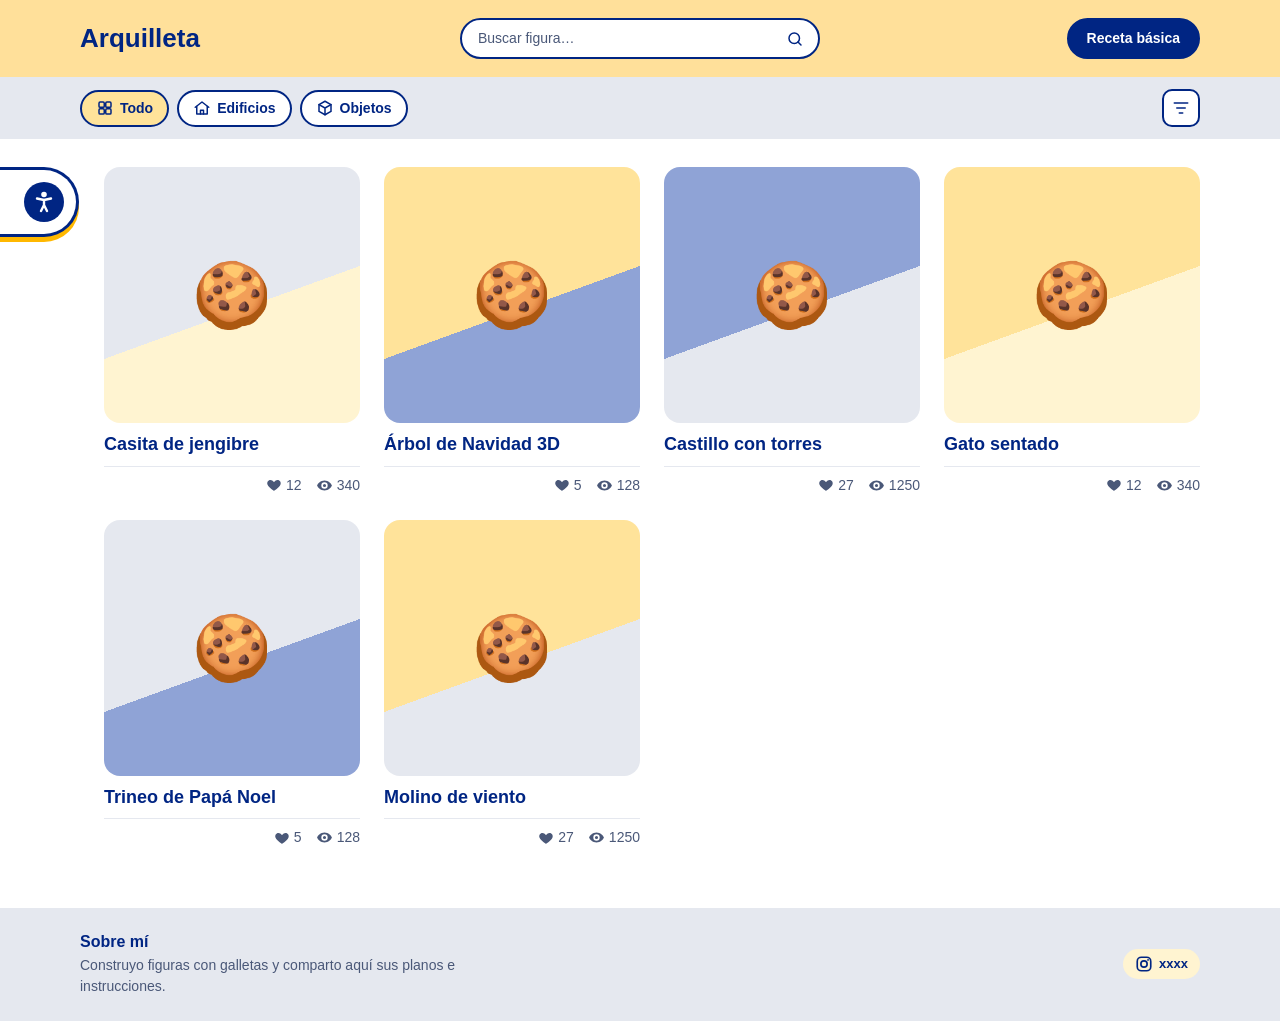
==== commit 8dc4f3f7: "tipo" ====
--- a/index.html
+++ b/index.html
@@ -3,7 +3,7 @@
 <head>
   <meta charset="utf-8">
   <meta name="viewport" content="width=device-width, initial-scale=1">
-  <title>Galleteca</title>
+  <title>Arquilleta</title>
   <meta name="description" content="Planos e instrucciones para construir figuras con galletas.">
   <link rel="stylesheet" href="estilos.css">
 </head>
@@ -12,7 +12,7 @@
   <!-- Menú superior: título · búsqueda · receta básica -->
   <header class="topbar">
     <div class="wrap top">
-      <a class="brand" href="main.html">Galleteca</a>
+      <a class="brand" href="main.html">Arquilleta</a>
 
       <form class="search" role="search" onsubmit="return false">
         <input id="buscar" type="search" placeholder="Buscar figura…" aria-label="Buscar figura">
@@ -72,12 +72,6 @@
           </button>
           <button type="button" class="a11y-btn" data-opt="espaciado" aria-pressed="false">
             <svg class="a11y-ico" viewBox="0 0 32 32" fill="none" stroke="currentColor" stroke-width="2.6" stroke-linecap="round" stroke-linejoin="round" aria-hidden="true"><path d="M16 4v24M11 9l5-5 5 5M11 23l5 5 5-5"/></svg>Más espacio entre líneas
-          </button>
-          <button type="button" class="a11y-btn" data-opt="legible" aria-pressed="false">
-            <span class="a11y-ico txt legible" aria-hidden="true">Aa</span>Letra más legible
-          </button>
-          <button type="button" class="a11y-btn" data-opt="movimiento" aria-pressed="false">
-            <svg class="a11y-ico" viewBox="0 0 32 32" fill="none" stroke="currentColor" stroke-width="2.6" stroke-linecap="round" aria-hidden="true"><circle cx="16" cy="16" r="12"/><path d="M13 11v10M19 11v10"/></svg>Quitar animaciones
           </button>
           <button type="button" class="a11y-btn" id="a11y-reset">
             <svg class="a11y-ico" viewBox="0 0 32 32" fill="none" stroke="currentColor" stroke-width="2.6" stroke-linecap="round" stroke-linejoin="round" aria-hidden="true"><path d="M26 16a10 10 0 1 1-3-7.1"/><path d="M24 4v6h-6"/></svg>Restablecer
@@ -243,7 +237,7 @@
     const panel = document.getElementById("a11y");
     const tabA11y = document.getElementById("abrir-a11y");
     const estado = document.getElementById("a11y-estado");
-    const OPCIONES = ["contraste", "cursor", "enlaces", "espaciado", "legible", "movimiento"];
+    const OPCIONES = ["contraste", "cursor", "enlaces", "espaciado"];
     const ZOOM = { "-1": 0.9, "0": 1, "1": 1.15, "2": 1.3, "3": 1.5 };   // niveles de tamaño de texto
     let ajustes = { texto: 0 };
     try { ajustes = { texto: 0, ...JSON.parse(localStorage.getItem("a11y") || "{}") }; } catch (e) {}
--- a/estilos.css
+++ b/estilos.css
@@ -228,7 +228,6 @@
 .a11y-btn:disabled { opacity: .45; cursor: not-allowed; box-shadow: none; }
 .a11y-ico { width: 36px; height: 36px; flex: none; }
 .a11y-ico.txt { width: auto; height: auto; font-size: 30px; line-height: 1; font-weight: 800; }
-.a11y-ico.legible { font-family: Verdana, Tahoma, sans-serif; }
 
 /* ---------- Ajustes que aplica el panel (clases en <html>) ---------- */
 html.a11y-contraste {
@@ -245,15 +244,10 @@
   cursor: url("data:image/svg+xml,%3Csvg xmlns=%27http://www.w3.org/2000/svg%27 width=%2740%27 height=%2740%27 viewBox=%270 0 32 32%27%3E%3Cpath d=%27M5 3l20 12-9 2 5 10-4 2-5-10-7 7z%27 fill=%27black%27 stroke=%27white%27 stroke-width=%272%27 stroke-linejoin=%27round%27/%3E%3C/svg%3E") 4 3, auto !important;
 }
 html.a11y-contraste .stats { border-top-color: #000; }
-html.a11y-legible body, html.a11y-legible button, html.a11y-legible input { font-family: Verdana, Tahoma, sans-serif; }
 html.a11y-espaciado body * { line-height: 1.8 !important; letter-spacing: .12em !important; word-spacing: .16em !important; }
 html.a11y-enlaces a, html.a11y-enlaces button { text-decoration: underline !important; text-underline-offset: 3px; }
 html.a11y-enlaces a:not(.card), html.a11y-enlaces button { box-shadow: 0 0 0 3px var(--mostaza) !important; }
 html.a11y-enlaces .card .thumb { outline: 3px solid var(--mostaza); outline-offset: 3px; }
-html.a11y-movimiento *, html.a11y-movimiento *::before, html.a11y-movimiento *::after {
-  transition: none !important; animation: none !important;
-}
-html.a11y-movimiento .card:hover .thumb img, html.a11y-movimiento .card:hover .placeholder { transform: none; }
 
 @media (max-width: 700px) {
   .top { grid-template-columns: 1fr auto; }
